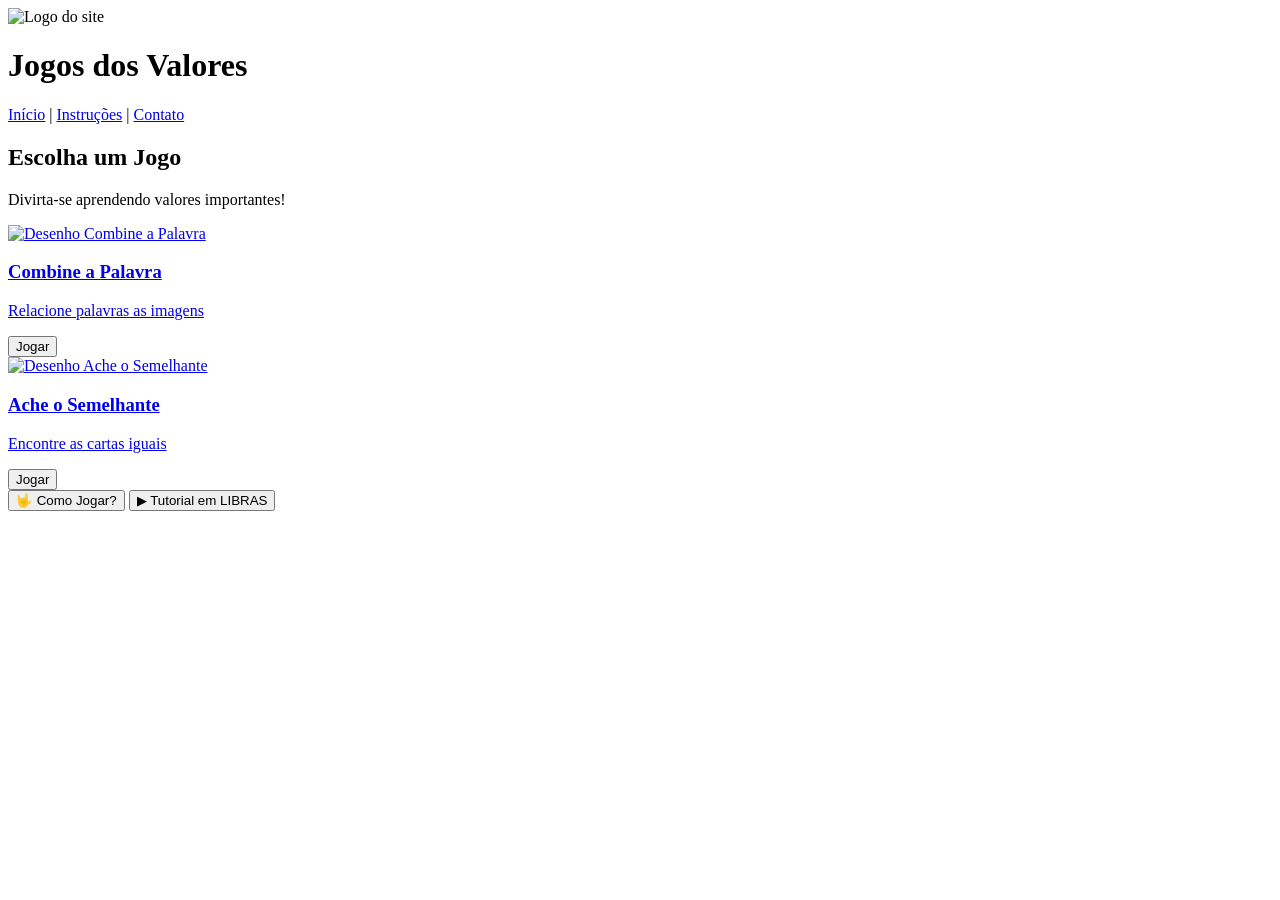
==== src/inicio.html @ d5981e38 "Versão 1.0 Estrutura inicial do site, ainda precisa de ajustes e melhorias, faltam algumas paginas e" ====
<!DOCTYPE html>
<html lang="pt-br">
<head>
    <meta charset="UTF-8">
    <meta name="viewport" content="width=device-width, initial-scale=1.0">
    <title>Jogos dos Valores - LIBRAS</title>
    <link rel="stylesheet" href="inicio.css">
</head>
<body>

    <div class="container">
        <header class="header-container">
            <div class="logo-area">
                <img src="logo.png" alt="Logo do site" class="logo-img">
                <h1>Jogos dos <span>Valores</span></h1>
            </div>
            <nav>
                <a href="inicio.html">Início</a> | 
                 <a href="instrucoes.html">Instruções</a> | 
                <a href="contato.html">Contato</a>
            </nav>
        </header>

        <main class="main-content">
            <h2>Escolha um Jogo</h2>
            <p class="subtitle">Divirta-se aprendendo valores importantes!</p>
            
            <div class="games-selection">
                <a href="jogo1.html" class="game-link">
                    <div class="game-card">
                        <div class="game-icon-container">
                            <img src="combinacoes.png" alt="Desenho Combine a Palavra" class="game-icon-img">
                        </div>
                        <h3>Combine a Palavra</h3>
                        <p>Relacione palavras as imagens</p>
                        <button class="btn-play-small">Jogar</button>
                    </div>
                </a>

                <a href="jogo2.html" class="game-link">
                    <div class="game-card">
                        <div class="game-icon-container">
                            <img src="memoria.png" alt="Desenho Ache o Semelhante" class="game-icon-img">
                        </div>
                        <h3>Ache o Semelhante</h3>
                        <p>Encontre as cartas iguais</p>
                        <button class="btn-play-small">Jogar</button>
                    </div>
                </a>
            </div>
        </main>

        <footer class="footer-controls">
            <button class="help-btn">🤟 Como Jogar?</button>
            <button class="help-btn blue">▶ Tutorial em LIBRAS</button>
        </footer>
    </div>

    <div vw class="enabled">
        <div vw-access-button class="active"></div>
        <div vw-plugin-wrapper>
            <div class="vw-plugin-top-wrapper"></div>
        </div>
    </div>
    <script src="https://vlibras.gov.br/app/vlibras-plugin.js"></script>
    <script>
        new window.VLibras.Widget('https://vlibras.gov.br/app');
    </script>

</body>
</html>
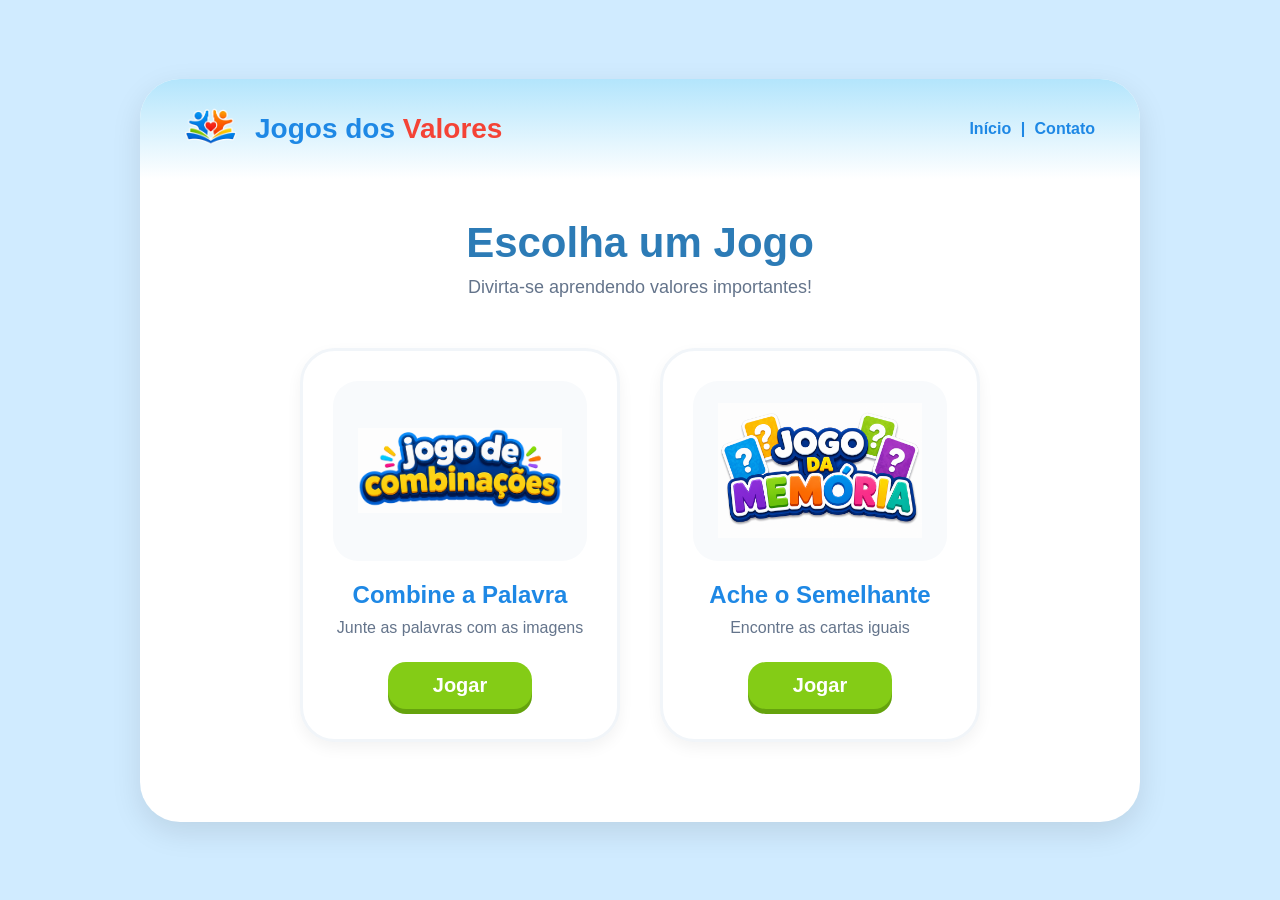
==== commit d3c1230a: "Versão 1.9 melhoria na organização do CSS e criação de estilo específico para a página de contato" ====
--- a/src/inicio.html
+++ b/src/inicio.html
@@ -3,7 +3,7 @@
 <head>
     <meta charset="UTF-8">
     <meta name="viewport" content="width=device-width, initial-scale=1.0">
-    <title>Jogos dos Valores - LIBRAS</title>
+    <title>Jogos dos Valores</title>
     <link rel="stylesheet" href="inicio.css">
 </head>
 <body>
@@ -16,7 +16,6 @@
             </div>
             <nav>
                 <a href="inicio.html">Início</a> | 
-                 <a href="instrucoes.html">Instruções</a> | 
                 <a href="contato.html">Contato</a>
             </nav>
         </header>
@@ -29,10 +28,10 @@
                 <a href="jogo1.html" class="game-link">
                     <div class="game-card">
                         <div class="game-icon-container">
-                            <img src="combinacoes.png" alt="Desenho Combine a Palavra" class="game-icon-img">
+                            <img src="combinacoes.png" alt="Combinação" class="game-icon-img">
                         </div>
                         <h3>Combine a Palavra</h3>
-                        <p>Relacione palavras as imagens</p>
+                        <p>Junte as palavras com as imagens</p>
                         <button class="btn-play-small">Jogar</button>
                     </div>
                 </a>
@@ -40,7 +39,7 @@
                 <a href="jogo2.html" class="game-link">
                     <div class="game-card">
                         <div class="game-icon-container">
-                            <img src="memoria.png" alt="Desenho Ache o Semelhante" class="game-icon-img">
+                            <img src="memoria.png" alt="Jogo da Memória" class="game-icon-img">
                         </div>
                         <h3>Ache o Semelhante</h3>
                         <p>Encontre as cartas iguais</p>
@@ -49,11 +48,6 @@
                 </a>
             </div>
         </main>
-
-        <footer class="footer-controls">
-            <button class="help-btn">🤟 Como Jogar?</button>
-            <button class="help-btn blue">▶ Tutorial em LIBRAS</button>
-        </footer>
     </div>
 
     <div vw class="enabled">
--- a/src/inicio.css
+++ b/src/inicio.css
@@ -0,0 +1,231 @@
+/* Configurações Gerais e Cores do Projeto */
+:root {
+    --azul-fundo: #d0ebff;
+    --azul-header: #1e88e5;
+    --azul-claro-hover: #e0f2fe;
+    --laranja-valores: #f44336;
+    --verde-jogar: #84cc16;
+    --verde-sombra: #65a30d;
+    --branco: #ffffff;
+    --texto-cinza: #64748b;
+}
+
+* {
+    box-sizing: border-box;
+    margin: 0;
+    padding: 0;
+}
+
+body {
+    font-family: 'Comfortaa', cursive, sans-serif; /* Fonte arredondada e infantil */
+    background-color: var(--azul-fundo);
+    display: flex;
+    justify-content: center;
+    align-items: center;
+    min-height: 100vh;
+}
+
+/* Container Principal (Branco com bordas arredondadas) */
+.container {
+    width: 1000px;
+    background: var(--branco);
+    border-radius: 40px;
+    box-shadow: 0 10px 30px rgba(0,0,0,0.1);
+    overflow: hidden;
+    padding-bottom: 40px;
+}
+
+/* HEADER */
+
+.header-container {
+    padding: 20px 40px;
+    display: flex;
+    justify-content: space-between;
+    align-items: center;
+    background: linear-gradient(to bottom, #b3e5fc, #ffffff);
+}
+
+.logo-area {
+    display: flex;
+    align-items: center;
+    gap: 15px;
+}
+
+.logo-img {
+    width: 60px;
+    height: 60px;
+    object-fit: contain;
+}
+
+.logo-area h1 {
+    font-size: 28px;
+    color: var(--azul-header);
+}
+
+.logo-area h1 span {
+    color: var(--laranja-valores);
+}
+
+nav {
+    font-weight: bold;
+    color: var(--azul-header);
+}
+
+nav a {
+    text-decoration: none;
+    color: var(--azul-header);
+    margin: 0 5px;
+    transition: color 0.2s;
+}
+
+nav a:hover {
+    color: var(--laranja-valores);
+}
+
+.btn-libras-top {
+    background: var(--azul-botao-libras);
+    color: white;
+    padding: 10px 25px;
+    border-radius: 20px;
+    border: none;
+    font-weight: bold;
+    box-shadow: 0 4px 0 #3d8bc4;
+    cursor: pointer;
+    font-family: 'Comfortaa', sans-serif;
+}
+
+/* =========================================
+   CONTEÚDO PRINCIPAL (SELEÇÃO DE JOGOS)
+   ========================================= */
+.main-content {
+    text-align: center;
+    padding: 40px 20px;
+}
+
+.main-content h2 {
+    font-size: 42px;
+    color: #2c7bb6;
+    margin-bottom: 10px;
+}
+
+.subtitle {
+    font-size: 18px;
+    color: var(--texto-cinza);
+    margin-bottom: 50px;
+}
+
+.games-selection {
+    display: flex;
+    justify-content: center;
+    gap: 40px;
+}
+
+.game-link {
+    text-decoration: none;
+    color: inherit;
+}
+
+/* CARDS DOS JOGOS */
+.game-card {
+    background: var(--branco);
+    border-radius: 35px;
+    padding: 30px;
+    width: 320px;
+    border: 3px solid #f1f5f9;
+    box-shadow: 0 6px 15px rgba(0,0,0,0.05);
+    transition: all 0.3s ease;
+    display: flex;
+    flex-direction: column;
+    align-items: center;
+}
+
+.game-card:hover {
+    transform: translateY(-12px);
+    border-color: var(--azul-card-borda);
+    box-shadow: 0 20px 35px rgba(0,0,0,0.1);
+}
+
+/* CONTAINER DA IMAGEM DO MINI JOGO */
+.game-icon-container {
+    width: 100%;
+    height: 180px;
+    display: flex;
+    justify-content: center;
+    align-items: center;
+    background-color: #f8fafc;
+    border-radius: 25px;
+    margin-bottom: 20px;
+}
+
+.game-icon-img {
+    max-width: 80%;
+    max-height: 80%;
+    object-fit: contain;
+}
+
+.game-card h3 {
+    font-size: 24px;
+    color: var(--azul-header);
+    margin-bottom: 10px;
+}
+
+.game-card p {
+    font-size: 16px;
+    color: var(--texto-cinza);
+    margin-bottom: 25px;
+}
+
+/* BOTÃO JOGAR (DENTRO DO CARD) */
+.btn-play-small {
+    background: var(--verde-jogar);
+    color: white;
+    border: none;
+    padding: 12px 45px;
+    border-radius: 18px;
+    font-size: 20px;
+    font-weight: bold;
+    box-shadow: 0 5px 0 var(--verde-sombra);
+    cursor: pointer;
+    font-family: 'Comfortaa', sans-serif;
+    transition: transform 0.1s;
+}
+
+.btn-play-small:active {
+    transform: translateY(3px);
+    box-shadow: 0 2px 0 var(--verde-sombra);
+}
+
+/* =========================================
+   RODAPÉ (AUXÍLIO)
+   ========================================= */
+.footer-controls {
+    display: flex;
+    justify-content: center;
+    gap: 25px;
+    margin-top: 20px;
+}
+
+.help-btn {
+    background: #f1f5f9;
+    border: 2px solid #e2e8f0;
+    padding: 14px 28px;
+    border-radius: 50px;
+    font-weight: bold;
+    color: #334155;
+    font-family: 'Comfortaa', sans-serif;
+    cursor: pointer;
+    transition: all 0.2s;
+}
+
+.help-btn:hover {
+    background: #e2e8f0;
+}
+
+.help-btn.blue {
+    color: #0369a1;
+}
+
+/* AJUSTE PARA O PLUGIN VLIBRAS NÃO ATRAPALHAR O LAYOUT */
+.enabled {
+    z-index: 9999;
+}
